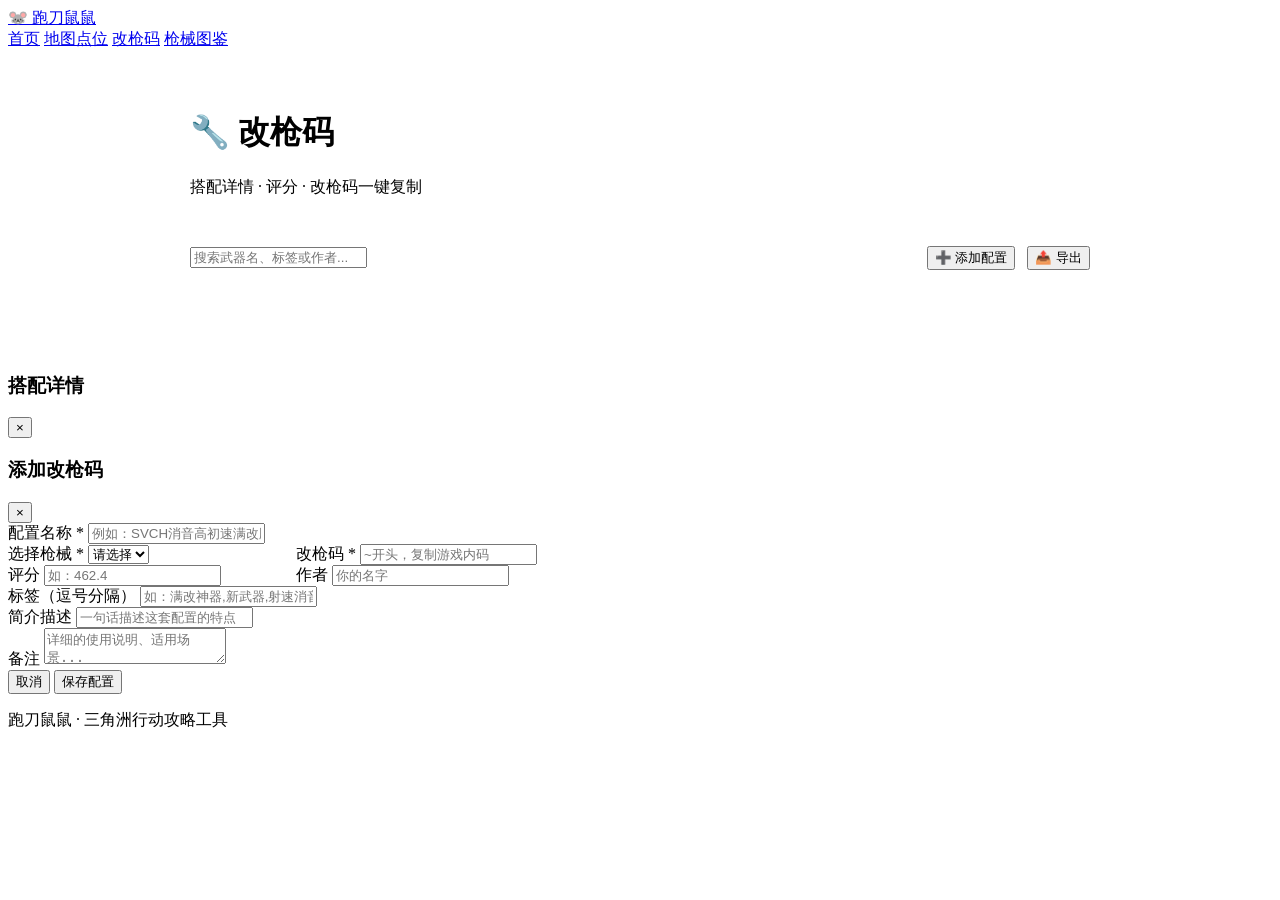
==== loadouts.html @ 8e0a3e46 "Add loadouts page" ====
<!DOCTYPE html>
<html lang="zh-CN">
<head>
    <meta charset="UTF-8">
    <meta name="viewport" content="width=device-width, initial-scale=1.0">
    <title>改枪码 - 跑刀鼠鼠</title>
    <link rel="stylesheet" href="css/style.css">
    <style>
        /* ===== 游戏内风格附加样式 ===== */
        
        /* 评分大字 */
        .score-big {
            font-size: 36px;
            font-weight: 800;
            background: linear-gradient(135deg, #FFD700 0%, #FFA500 50%, #FF6347 100%);
            -webkit-background-clip: text;
            -webkit-text-fill-color: transparent;
            background-clip: text;
            line-height: 1.2;
        }
        
        .score-label {
            font-size: 13px;
            color: var(--text-muted);
            margin-top: 2px;
        }

        /* 标签 */
        .tag-game {
            display: inline-block;
            padding: 3px 10px;
            border-radius: 20px;
            font-size: 12px;
            font-weight: 600;
            margin: 2px;
        }
        .tag-game.tag-hot { background: rgba(239,68,68,0.15); color: #ef4444; border: 1px solid rgba(239,68,68,0.3); }
        .tag-game.tag-new { background: rgba(34,197,94,0.15); color: #22c55e; border: 1px solid rgba(34,197,94,0.3); }
        .tag-game.tag-spd { background: rgba(59,130,246,0.15); color: #3b82f6; border: 1px solid rgba(59,130,246,0.3); }
        .tag-game.tag-rec { background: rgba(168,85,247,0.15); color: #a855f7; border: 1px solid rgba(168,85,247,0.3); }
        .tag-game.tag-def { background: rgba(245,158,11,0.15); color: #f59e0b; border: 1px solid rgba(245,158,11,0.3); }
        .tag-game.tag-def2 { background: rgba(99,102,241,0.15); color: #818cf8; border: 1px solid rgba(99,102,241,0.3); }
        .tag-game.tag-def3 { background: rgba(14,165,233,0.15); color: #38bdf8; border: 1px solid rgba(14,165,233,0.3); }
        .tag-game.tag-def4 { background: rgba(236,72,153,0.15); color: #f472b6; border: 1px solid rgba(236,72,153,0.3); }
        .tag-game.tag-def5 { background: rgba(20,184,166,0.15); color: #2dd4bf; border: 1px solid rgba(20,184,166,0.3); }

        /* 改枪码框 */
        .code-box {
            display: flex;
            align-items: center;
            gap: 12px;
            background: rgba(99,102,241,0.1);
            border: 1px solid rgba(99,102,241,0.3);
            border-radius: 10px;
            padding: 12px 16px;
            margin: 16px 0;
        }
        .code-text {
            font-family: 'Courier New', monospace;
            font-size: 15px;
            font-weight: 700;
            color: #a5b4fc;
            letter-spacing: 0.5px;
            flex: 1;
            word-break: break-all;
        }
        .code-copy-btn {
            background: var(--primary);
            color: white;
            border: none;
            padding: 8px 16px;
            border-radius: 8px;
            cursor: pointer;
            font-weight: 600;
            font-size: 13px;
            white-space: nowrap;
            transition: all 0.2s;
        }
        .code-copy-btn:hover { background: var(--primary-dark); }
        .code-copy-btn.copied { background: #22c55e; }

        /* 属性表 */
        .stats-table {
            display: grid;
            grid-template-columns: 1fr auto;
            gap: 0;
            background: var(--dark);
            border-radius: 12px;
            overflow: hidden;
            border: 1px solid var(--dark-light);
        }
        .stats-row {
            display: contents;
        }
        .stats-name {
            padding: 10px 16px;
            font-size: 14px;
            color: var(--text);
            border-bottom: 1px solid var(--dark-light);
            display: flex;
            align-items: center;
        }
        .stats-value {
            padding: 10px 16px;
            font-size: 14px;
            font-weight: 700;
            text-align: right;
            border-bottom: 1px solid var(--dark-light);
            display: flex;
            align-items: center;
            justify-content: flex-end;
            gap: 8px;
        }
        .stats-row:last-child .stats-name,
        .stats-row:last-child .stats-value {
            border-bottom: none;
        }
        .stat-change {
            font-size: 12px;
            padding: 2px 6px;
            border-radius: 4px;
            font-weight: 600;
        }
        .stat-change.positive { background: rgba(34,197,94,0.15); color: #22c55e; }
        .stat-change.negative { background: rgba(239,68,68,0.15); color: #ef4444; }
        .stat-change.neutral { background: rgba(148,163,184,0.15); color: #94a3b8; }

        /* 配件网格 */
        .attach-grid {
            display: grid;
            grid-template-columns: repeat(auto-fill, minmax(200px, 1fr));
            gap: 10px;
        }
        .attach-item {
            display: flex;
            align-items: center;
            gap: 10px;
            background: var(--dark);
            border: 1px solid var(--dark-light);
            border-radius: 8px;
            padding: 10px 14px;
        }
        .attach-icon {
            font-size: 20px;
            flex-shrink: 0;
        }
        .attach-info {
            flex: 1;
            min-width: 0;
        }
        .attach-slot {
            font-size: 11px;
            color: var(--text-muted);
            text-transform: uppercase;
            letter-spacing: 0.5px;
        }
        .attach-name {
            font-size: 13px;
            font-weight: 600;
            color: var(--text);
            white-space: nowrap;
            overflow: hidden;
            text-overflow: ellipsis;
        }

        /* 武器大图区 */
        .weapon-showcase {
            background: linear-gradient(135deg, #1e293b 0%, #0f172a 50%, #1a1a2e 100%);
            border-radius: 16px;
            padding: 40px;
            text-align: center;
            position: relative;
            overflow: hidden;
            margin-bottom: 24px;
        }
        .weapon-showcase::before {
            content: '';
            position: absolute;
            top: -50%;
            left: -50%;
            width: 200%;
            height: 200%;
            background: radial-gradient(circle at 50% 50%, rgba(99,102,241,0.08) 0%, transparent 60%);
            pointer-events: none;
        }
        .weapon-img-placeholder {
            width: 200px;
            height: 120px;
            margin: 0 auto 20px;
            display: flex;
            align-items: center;
            justify-content: center;
            font-size: 64px;
            background: rgba(99,102,241,0.1);
            border-radius: 16px;
            border: 1px solid rgba(99,102,241,0.2);
        }
        .weapon-showcase-name {
            font-size: 28px;
            font-weight: 800;
            margin-bottom: 12px;
            background: linear-gradient(135deg, #f1f5f9 0%, #a5b4fc 100%);
            -webkit-background-clip: text;
            -webkit-text-fill-color: transparent;
            background-clip: text;
        }

        /* 卡片预览（列表样式） */
        .loadout-list-item {
            background: var(--bg-card);
            border: 1px solid var(--dark-light);
            border-radius: 14px;
            padding: 18px 22px;
            margin-bottom: 12px;
            cursor: pointer;
            transition: all 0.2s;
            display: grid;
            grid-template-columns: 1fr auto auto;
            gap: 20px;
            align-items: center;
        }
        .loadout-list-item:hover {
            border-color: var(--primary);
            background: rgba(99,102,241,0.05);
            transform: translateX(4px);
        }
        .loadout-list-info h3 { font-size: 17px; margin-bottom: 4px; }
        .loadout-list-info .author { font-size: 13px; color: var(--text-muted); margin-bottom: 8px; }
        .loadout-list-score {
            text-align: right;
        }

        /* 详情模态框 */
        .modal-detail-header {
            display: flex;
            justify-content: space-between;
            align-items: flex-start;
            margin-bottom: 20px;
        }
        .modal-weapon-name {
            font-size: 26px;
            font-weight: 800;
            margin-bottom: 8px;
        }
        .modal-author {
            font-size: 13px;
            color: var(--text-muted);
        }
        .modal-section-title {
            font-size: 16px;
            font-weight: 700;
            margin-bottom: 12px;
            margin-top: 24px;
            color: var(--primary);
            display: flex;
            align-items: center;
            gap: 8px;
        }
        .modal-section-title::before {
            content: '';
            width: 3px;
            height: 16px;
            background: var(--primary);
            border-radius: 2px;
        }

        /* 操作按钮组 */
        .action-btns {
            display: flex;
            gap: 10px;
            flex-wrap: wrap;
        }
        .action-btns .btn { flex: 1; min-width: 100px; justify-content: center; }

        /* 列表页 */
        .loadouts-page { max-width: 900px; margin: 0 auto; padding: 40px 20px 60px; }
        .loadouts-toolbar {
            display: flex;
            gap: 12px;
            align-items: center;
            margin-bottom: 24px;
            flex-wrap: wrap;
        }
        .loadouts-toolbar .search-box { flex: 1; min-width: 200px; }

        @media (max-width: 600px) {
            .loadout-list-item { grid-template-columns: 1fr; gap: 12px; }
            .loadout-list-score { text-align: left; }
            .score-big { font-size: 28px; }
            .attach-grid { grid-template-columns: 1fr; }
        }
    </style>
</head>
<body>
    <header class="header">
        <div class="container header-content">
            <a href="index.html" class="logo">
                <span class="logo-icon">🐭</span>
                <span class="logo-text">跑刀鼠鼠</span>
            </a>
            <nav class="nav">
                <a href="index.html" class="nav-link">首页</a>
                <a href="maps.html" class="nav-link">地图点位</a>
                <a href="loadouts.html" class="nav-link active">改枪码</a>
                <a href="weapons.html" class="nav-link">枪械图鉴</a>
            </nav>
        </div>
    </header>

    <div class="loadouts-page">
        <!-- 页面标题 -->
        <div class="page-header" style="padding: 0 0 32px 0; background: none;">
            <h1 class="page-title">🔧 改枪码</h1>
            <p class="page-subtitle">搭配详情 · 评分 · 改枪码一键复制</p>
        </div>

        <!-- 工具栏 -->
        <div class="loadouts-toolbar">
            <div class="search-box">
                <input type="text" id="searchInput" placeholder="搜索武器名、标签或作者..." oninput="filterLoadouts()">
            </div>
            <button class="btn btn-primary" onclick="openAddModal()">
                <span>➕</span> 添加配置
            </button>
            <button class="btn btn-secondary" onclick="exportLoadouts()">
                <span>📤</span> 导出
            </button>
        </div>

        <!-- 列表 -->
        <div id="loadoutList"></div>
    </div>

    <!-- 详情模态框 -->
    <div class="modal-overlay" id="detailModal">
        <div class="modal" style="max-width: 680px;">
            <div class="modal-header">
                <h3 class="modal-title">搭配详情</h3>
                <button class="modal-close" onclick="closeDetailModal()">×</button>
            </div>
            <div class="modal-body" id="detailBody"></div>
            <div class="modal-footer" id="detailFooter"></div>
        </div>
    </div>

    <!-- 添加/编辑模态框 -->
    <div class="modal-overlay" id="loadoutModal">
        <div class="modal" style="max-width: 560px;">
            <div class="modal-header">
                <h3 class="modal-title" id="modalTitle">添加改枪码</h3>
                <button class="modal-close" onclick="closeModal()">×</button>
            </div>
            <div class="modal-body">
                <form id="loadoutForm">
                    <input type="hidden" id="loadoutId">
                    
                    <div class="form-group">
                        <label class="form-label">配置名称 *</label>
                        <input type="text" class="form-input" id="loadoutName" required placeholder="例如：SVCH消音高初速满改版">
                    </div>

                    <div style="display: grid; grid-template-columns: 1fr 1fr; gap: 16px;">
                        <div class="form-group">
                            <label class="form-label">选择枪械 *</label>
                            <select class="form-select" id="weaponSelect" required onchange="updateAttachmentFields()">
                                <option value="">请选择</option>
                            </select>
                        </div>
                        <div class="form-group">
                            <label class="form-label">改枪码 *</label>
                            <input type="text" class="form-input" id="loadoutCode" required placeholder="~开头，复制游戏内码">
                        </div>
                    </div>

                    <div style="display: grid; grid-template-columns: 1fr 1fr; gap: 16px;">
                        <div class="form-group">
                            <label class="form-label">评分</label>
                            <input type="number" class="form-input" id="loadoutScore" placeholder="如：462.4" step="0.1">
                        </div>
                        <div class="form-group">
                            <label class="form-label">作者</label>
                            <input type="text" class="form-input" id="loadoutAuthor" placeholder="你的名字">
                        </div>
                    </div>

                    <div class="form-group">
                        <label class="form-label">标签（逗号分隔）</label>
                        <input type="text" class="form-input" id="loadoutTags" placeholder="如：满改神器,新武器,射速消音">
                    </div>

                    <div class="form-group">
                        <label class="form-label">简介描述</label>
                        <input type="text" class="form-input" id="loadoutDesc" placeholder="一句话描述这套配置的特点">
                    </div>

                    <div class="form-group">
                        <label class="form-label">备注</label>
                        <textarea class="form-textarea" id="loadoutNotes" placeholder="详细的使用说明、适用场景..."></textarea>
                    </div>
                </form>
            </div>
            <div class="modal-footer">
                <button class="btn btn-secondary" onclick="closeModal()">取消</button>
                <button class="btn btn-primary" onclick="saveLoadout()">保存配置</button>
            </div>
        </div>
    </div>

    <footer class="footer">
        <div class="container">
            <p>跑刀鼠鼠 · 三角洲行动攻略工具</p>
        </div>
    </footer>

    <script src="js/main.js"></script>
    <script>
        let loadoutsData = null;
        let weaponsData = null;
        let currentDetailId = null;

        const TAG_COLORS = ['tag-hot','tag-new','tag-spd','tag-rec','tag-def','tag-def2','tag-def3','tag-def4','tag-def5'];
        const SLOT_ICONS = {
            '枪口':'🔇','枪管':'🔧','护木':'🛡️','前握把':'✋','上机匣':'📐',
            '瞄具座':'🔭','后握把':'🤛','弹匣':'📦','枪托':'🦴','后托':'✋',
            '贴腮板':'🧱','瞄具':'🔭'
        };

        async function loadData() {
            [loadoutsData, weaponsData] = await Promise.all([
                appUtils.loadJSON('data/loadouts.json'),
                appUtils.loadJSON('data/weapons.json')
            ]);
            if (!loadoutsData || !weaponsData) { appUtils.showToast('加载数据失败','error'); return; }
            renderLoadouts();
            populateWeaponSelect();
        }

        function getWeaponName(weaponId) {
            for (const cat of weaponsData.categories) {
                const w = cat.weapons.find(w => w.id === weaponId);
                if (w) return w.name;
            }
            return weaponId;
        }

        function getTagClass(tag) {
            const t = tag.toLowerCase();
            if (t.includes('新') || t.includes('新武器')) return 'tag-new';
            if (t.includes('爆') || t.includes('hot') || t.includes('爆发')) return 'tag-hot';
            if (t.includes('射速') || t.includes('速度') || t.includes('spd')) return 'tag-spd';
            if (t.includes('推荐') || t.includes('新手') || t.includes('rec')) return 'tag-rec';
            return TAG_COLORS[Math.abs(hashCode(tag)) % TAG_COLORS.length];
        }

        function hashCode(str) {
            let h = 0;
            for (let i = 0; i < str.length; i++) h = ((h << 5) - h) + str.charCodeAt(i);
            return h;
        }

        function renderLoadouts(filter = '') {
            const container = document.getElementById('loadoutList');
            const fl = filter.toLowerCase();
            const filtered = loadoutsData.loadouts.filter(lo => {
                if (!fl) return true;
                return lo.name.toLowerCase().includes(fl) ||
                       lo.weaponId.toLowerCase().includes(fl) ||
                       getWeaponName(lo.weaponId).toLowerCase().includes(fl) ||
                       (lo.author && lo.author.toLowerCase().includes(fl)) ||
                       (lo.tags && lo.tags.some(t => t.toLowerCase().includes(fl)));
            });

            if (filtered.length === 0) {
                container.innerHTML = `
                    <div style="text-align:center;padding:60px 20px;color:var(--text-muted);">
                        <div style="font-size:48px;margin-bottom:16px;">🔧</div>
                        <p>${filter ? '没有找到匹配的改枪码' : '还没有改枪码，点击上方按钮添加第一个！'}</p>
                    </div>`;
                return;
            }

            container.innerHTML = filtered.map(lo => `
                <div class="loadout-list-item" onclick="showDetail('${lo.id}')">
                    <div class="loadout-list-info">
                        <h3>${lo.name}</h3>
                        <div class="author">🎯 ${getWeaponName(lo.weaponId)} · 👤 ${lo.author || '匿名'}</div>
                        <div>${(lo.tags||[]).map(t => `<span class="tag-game ${getTagClass(t)}">${t}</span>`).join('')}</div>
                    </div>
                    <div style="text-align:center;min-width:80px;">
                        <div class="score-big">${lo.score || '?'}</div>
                        <div class="score-label">评分</div>
                    </div>
                    <div style="text-align:right;font-size:20px;">→</div>
                </div>
            `).join('');
        }

        function filterLoadouts() {
            renderLoadouts(document.getElementById('searchInput').value);
        }

        function showDetail(id) {
            currentDetailId = id;
            const lo = loadoutsData.loadouts.find(l => l.id === id);
            if (!lo) return;

            const weaponName = getWeaponName(lo.weaponId);

            // 改枪码复制
            const codeCopyBtn = lo.code ? `
                <button class="code-copy-btn" id="codeCopyBtn" onclick="copyCode('${lo.code.replace(/'/g,"\\'")}')">📋 复制</button>` : '';

            // 配件网格
            const attachGrid = (lo.attachments && lo.attachments.length > 0)
                ? `<div class="attach-grid">${lo.attachments.map(a => `
                    <div class="attach-item">
                        <span class="attach-icon">${a.icon || SLOT_ICONS[a.slot] || '🔧'}</span>
                        <div class="attach-info">
                            <div class="attach-slot">${a.slot}</div>
                            <div class="attach-name">${a.name}</div>
                        </div>
                    </div>`).join('')}</div>`
                : '<p style="color:var(--text-muted);font-size:14px;">暂无配件信息</p>';

            // 属性表
            const statsTable = (lo.stats && Object.keys(lo.stats).length > 0)
                ? `<div class="stats-table">${Object.entries(lo.stats).map(([name, s]) => {
                    const ch = s.change || 0;
                    const chClass = ch > 0 ? 'positive' : ch < 0 ? 'negative' : 'neutral';
                    const chText = ch > 0 ? `+${ch}` : ch === 0 ? '±0' : `${ch}`;
                    return `<div class="stats-row">
                        <div class="stats-name">${name}</div>
                        <div class="stats-value">
                            ${s.base}
                            <span class="stat-change ${chClass}">(${chText})</span>
                        </div>
                    </div>`;
                }).join('')}</div>`
                : '';

            document.getElementById('detailBody').innerHTML = `
                <!-- 武器大图区 -->
                <div class="weapon-showcase">
                    <div class="weapon-img-placeholder">${weaponName.charAt(0)}</div>
                    <div class="weapon-showcase-name">${lo.name}</div>
                    ${lo.score ? `<div class="score-big">${lo.score}</div><div class="score-label">评分</div>` : ''}
                </div>

                <!-- 标签 -->
                <div>${(lo.tags||[]).map(t => `<span class="tag-game ${getTagClass(t)}">${t}</span>`).join('')}</div>

                <!-- 作者 -->
                <div style="margin-top:12px;font-size:13px;color:var(--text-muted);">
                    👤 ${lo.author || '匿名'} · 📅 ${lo.createdAt || ''}
                </div>

                <!-- 简介 -->
                ${lo.description ? `<p style="margin-top:12px;font-size:14px;color:var(--text-muted);line-height:1.7;">${lo.description}</p>` : ''}

                <!-- 改枪码 -->
                ${lo.code ? `
                <div class="modal-section-title">改枪码</div>
                <div class="code-box">
                    <span class="code-text">${lo.code}</span>
                    ${codeCopyBtn}
                </div>` : ''}

                <!-- 配件 -->
                <div class="modal-section-title">配件搭配</div>
                ${attachGrid}

                <!-- 属性 -->
                ${statsTable ? `<div class="modal-section-title">改装属性</div>${statsTable}` : ''}

                <!-- 备注 -->
                ${lo.notes ? `
                <div class="modal-section-title">备注</div>
                <p style="font-size:14px;color:var(--text-muted);line-height:1.7;">${lo.notes}</p>` : ''}
            `;

            document.getElementById('detailFooter').innerHTML = `
                <div class="action-btns">
                    ${lo.code ? `<button class="btn btn-primary" onclick="copyCode('${lo.code.replace(/'/g,"\\'")}')">📋 复制改枪码</button>` : ''}
                    <button class="btn btn-secondary" onclick="editCurrentLoadout()">✏️ 编辑</button>
                    <button class="btn btn-danger" onclick="deleteCurrentLoadout()">🗑️ 删除</button>
                </div>
            `;

            document.getElementById('detailModal').classList.add('active');
        }

        function copyCode(code) {
            appUtils.copyToClipboard(code);
            const btn = document.getElementById('codeCopyBtn');
            if (btn) { btn.textContent = '✅ 已复制'; btn.classList.add('copied'); setTimeout(() => { btn.textContent='📋 复制'; btn.classList.remove('copied'); }, 1500); }
        }

        function closeDetailModal() { document.getElementById('detailModal').classList.remove('active'); }

        function editCurrentLoadout() {
            const lo = loadoutsData.loadouts.find(l => l.id === currentDetailId);
            if (!lo) return;
            closeDetailModal();
            openEditModal(lo);
        }

        function openEditModal(lo) {
            document.getElementById('modalTitle').textContent = '编辑改枪码';
            document.getElementById('loadoutId').value = lo.id;
            document.getElementById('loadoutName').value = lo.name;
            document.getElementById('weaponSelect').value = lo.weaponId;
            document.getElementById('loadoutCode').value = lo.code || '';
            document.getElementById('loadoutScore').value = lo.score || '';
            document.getElementById('loadoutAuthor').value = lo.author || '';
            document.getElementById('loadoutTags').value = (lo.tags||[]).join(',');
            document.getElementById('loadoutDesc').value = lo.description || '';
            document.getElementById('loadoutNotes').value = lo.notes || '';
            document.getElementById('loadoutModal').classList.add('active');
        }

        function deleteCurrentLoadout() {
            if (!confirm('确定要删除这个改枪码吗？')) return;
            const idx = loadoutsData.loadouts.findIndex(l => l.id === currentDetailId);
            if (idx !== -1) {
                loadoutsData.loadouts.splice(idx, 1);
                saveAndReload();
                closeDetailModal();
                appUtils.showToast('已删除', 'success');
            }
        }

        function populateWeaponSelect() {
            const sel = document.getElementById('weaponSelect');
            let opts = '<option value="">请选择</option>';
            weaponsData.categories.forEach(cat => {
                opts += `<optgroup label="${cat.icon} ${cat.name}">`;
                cat.weapons.forEach(w => { opts += `<option value="${w.id}">${w.name} - ${w.fullName}</option>`; });
                opts += '</optgroup>';
            });
            sel.innerHTML = opts;
        }

        function updateAttachmentFields() {} // 占位，兼容旧代码

        function openAddModal() {
            document.getElementById('modalTitle').textContent = '添加改枪码';
            document.getElementById('loadoutForm').reset();
            document.getElementById('loadoutId').value = '';
            document.getElementById('loadoutModal').classList.add('active');
        }

        function closeModal() { document.getElementById('loadoutModal').classList.remove('active'); }

        function saveLoadout() {
            const form = document.getElementById('loadoutForm');
            if (!form.checkValidity()) { form.reportValidity(); return; }

            const loadout = {
                id: document.getElementById('loadoutId').value || appUtils.generateId(),
                weaponId: document.getElementById('weaponSelect').value,
                name: document.getElementById('loadoutName').value.trim(),
                code: document.getElementById('loadoutCode').value.trim(),
                score: parseFloat(document.getElementById('loadoutScore').value) || 0,
                author: document.getElementById('loadoutAuthor').value.trim() || '跑刀鼠鼠',
                tags: document.getElementById('loadoutTags').value.split(',').map(t=>t.trim()).filter(t=>t),
                description: document.getElementById('loadoutDesc').value.trim(),
                notes: document.getElementById('loadoutNotes').value.trim(),
                createdAt: appUtils.formatDate(new Date()),
                attachments: [],
                stats: {}
            };

            const existing = loadoutsData.loadouts.findIndex(l => l.id === loadout.id);
            if (existing !== -1) loadoutsData.loadouts[existing] = loadout;
            else loadoutsData.loadouts.unshift(loadout);

            saveAndReload();
            closeModal();
            appUtils.showToast('保存成功！', 'success');
        }

        function saveAndReload() {
            const dataStr = JSON.stringify(loadoutsData, null, 2);
            // 浏览器端无法直接写文件，提示用户下载
            const blob = new Blob([dataStr], {type:'application/json'});
            const url = URL.createObjectURL(blob);
            const a = document.createElement('a');
            a.href = url;
            a.download = 'loadouts.json';
            a.click();
            URL.revokeObjectURL(url);
            renderLoadouts();
        }

        function exportLoadouts() {
            const dataStr = JSON.stringify(loadoutsData, null, 2);
            appUtils.copyToClipboard(dataStr);
        }

        loadData();

        // 点击外部关闭
        document.getElementById('detailModal').addEventListener('click', e => { if (e.target.classList.contains('modal-overlay')) closeDetailModal(); });
        document.getElementById('loadoutModal').addEventListener('click', e => { if (e.target.classList.contains('modal-overlay')) closeModal(); });
    </script>
</body>
</html>
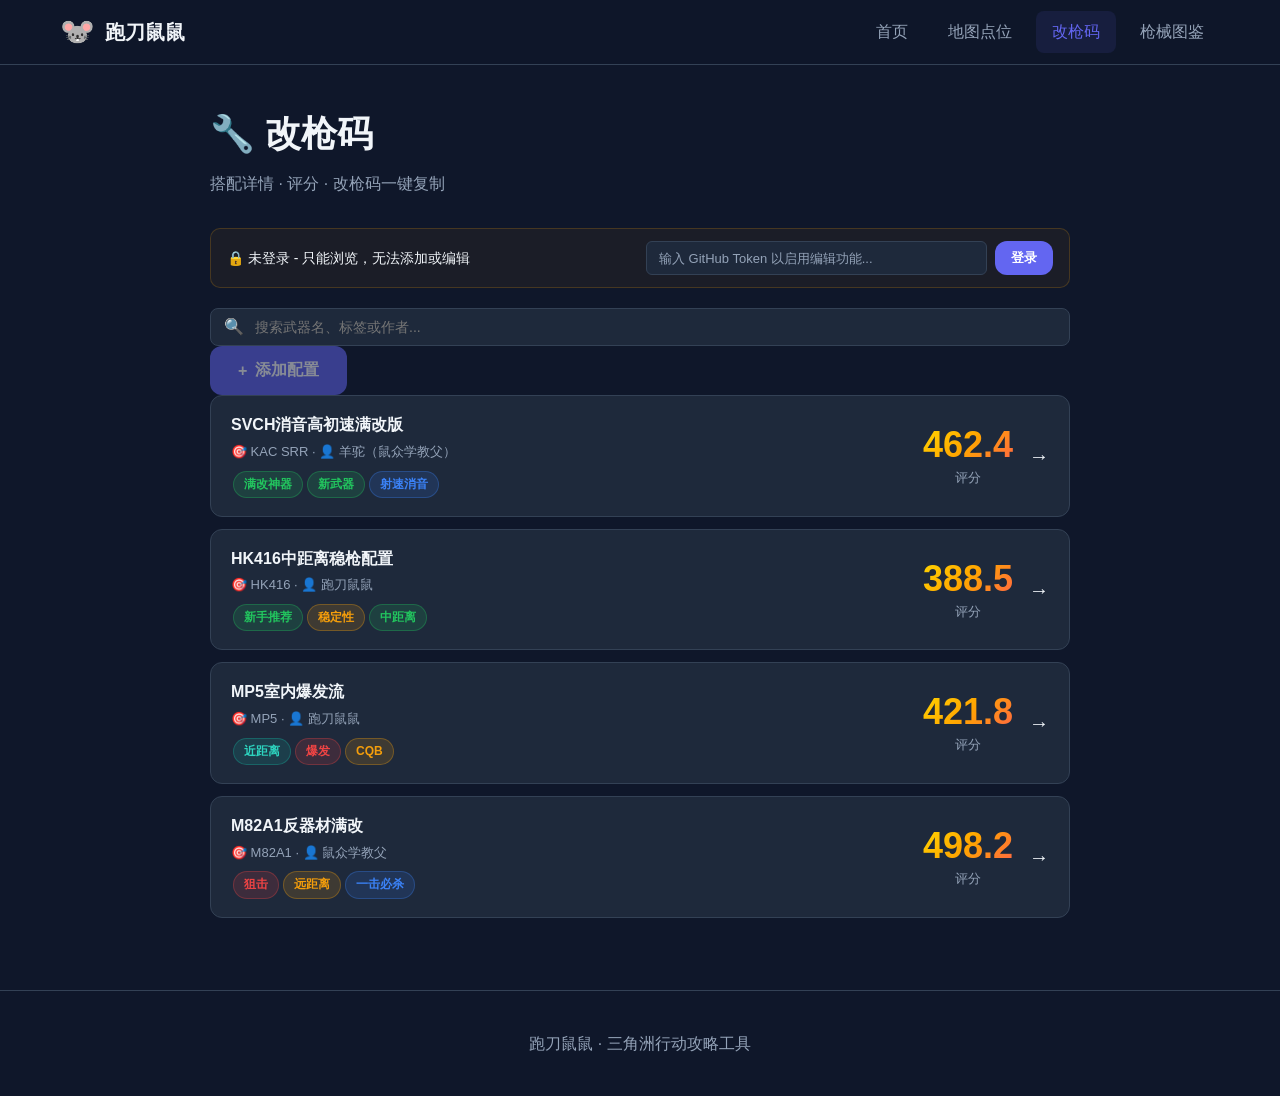
==== commit 43dbe94d: "Fix loadouts.html: Add auth requirement for editing" ====
--- a/loadouts.html
+++ b/loadouts.html
@@ -99,124 +99,83 @@
             border-bottom: 1px solid var(--dark-light);
             display: flex;
             align-items: center;
+            gap: 8px;
         }
         .stats-value {
             padding: 10px 16px;
             font-size: 14px;
-            font-weight: 700;
+            font-weight: 600;
+            color: var(--text);
+            border-bottom: 1px solid var(--dark-light);
             text-align: right;
-            border-bottom: 1px solid var(--dark-light);
-            display: flex;
-            align-items: center;
-            justify-content: flex-end;
-            gap: 8px;
-        }
-        .stats-row:last-child .stats-name,
-        .stats-row:last-child .stats-value {
-            border-bottom: none;
-        }
-        .stat-change {
-            font-size: 12px;
-            padding: 2px 6px;
-            border-radius: 4px;
-            font-weight: 600;
-        }
-        .stat-change.positive { background: rgba(34,197,94,0.15); color: #22c55e; }
-        .stat-change.negative { background: rgba(239,68,68,0.15); color: #ef4444; }
-        .stat-change.neutral { background: rgba(148,163,184,0.15); color: #94a3b8; }
+        }
+        .stat-change { font-size: 12px; margin-left: 4px; }
+        .stat-change.positive { color: #22c55e; }
+        .stat-change.negative { color: #ef4444; }
+        .stat-change.neutral { color: var(--text-muted); }
 
         /* 配件网格 */
         .attach-grid {
             display: grid;
-            grid-template-columns: repeat(auto-fill, minmax(200px, 1fr));
+            grid-template-columns: repeat(auto-fill, minmax(140px, 1fr));
             gap: 10px;
         }
         .attach-item {
-            display: flex;
-            align-items: center;
-            gap: 10px;
             background: var(--dark);
             border: 1px solid var(--dark-light);
-            border-radius: 8px;
-            padding: 10px 14px;
-        }
-        .attach-icon {
-            font-size: 20px;
-            flex-shrink: 0;
-        }
-        .attach-info {
-            flex: 1;
-            min-width: 0;
-        }
-        .attach-slot {
-            font-size: 11px;
-            color: var(--text-muted);
-            text-transform: uppercase;
-            letter-spacing: 0.5px;
-        }
-        .attach-name {
-            font-size: 13px;
-            font-weight: 600;
-            color: var(--text);
-            white-space: nowrap;
-            overflow: hidden;
-            text-overflow: ellipsis;
-        }
-
-        /* 武器大图区 */
+            border-radius: 10px;
+            padding: 12px;
+            text-align: center;
+        }
+        .attach-icon { font-size: 24px; margin-bottom: 6px; }
+        .attach-slot { font-size: 11px; color: var(--text-muted); margin-bottom: 2px; }
+        .attach-name { font-size: 13px; font-weight: 600; }
+
+        /* 武器展示区 */
         .weapon-showcase {
             background: linear-gradient(135deg, #1e293b 0%, #0f172a 50%, #1a1a2e 100%);
             border-radius: 16px;
-            padding: 40px;
+            padding: 32px;
             text-align: center;
+            margin-bottom: 20px;
             position: relative;
             overflow: hidden;
-            margin-bottom: 24px;
         }
         .weapon-showcase::before {
             content: '';
             position: absolute;
-            top: -50%;
-            left: -50%;
-            width: 200%;
-            height: 200%;
+            top: -50%; left: -50%;
+            width: 200%; height: 200%;
             background: radial-gradient(circle at 50% 50%, rgba(99,102,241,0.08) 0%, transparent 60%);
             pointer-events: none;
         }
         .weapon-img-placeholder {
-            width: 200px;
-            height: 120px;
-            margin: 0 auto 20px;
-            display: flex;
-            align-items: center;
-            justify-content: center;
-            font-size: 64px;
+            width: 140px; height: 80px;
             background: rgba(99,102,241,0.1);
-            border-radius: 16px;
+            border-radius: 12px;
+            margin: 0 auto 16px;
+            display: flex; align-items: center; justify-content: center;
+            font-size: 40px;
             border: 1px solid rgba(99,102,241,0.2);
         }
         .weapon-showcase-name {
-            font-size: 28px;
-            font-weight: 800;
-            margin-bottom: 12px;
-            background: linear-gradient(135deg, #f1f5f9 0%, #a5b4fc 100%);
-            -webkit-background-clip: text;
-            -webkit-text-fill-color: transparent;
-            background-clip: text;
-        }
-
-        /* 卡片预览（列表样式） */
+            font-size: 22px;
+            font-weight: 700;
+            margin-bottom: 8px;
+        }
+
+        /* 列表样式 */
         .loadout-list-item {
             background: var(--bg-card);
             border: 1px solid var(--dark-light);
-            border-radius: 14px;
-            padding: 18px 22px;
+            border-radius: 12px;
+            padding: 16px 20px;
             margin-bottom: 12px;
             cursor: pointer;
             transition: all 0.2s;
             display: grid;
             grid-template-columns: 1fr auto auto;
-            gap: 20px;
+            gap: 16px;
             align-items: center;
         }
         .loadout-list-item:hover {
@@ -224,70 +183,176 @@
             background: rgba(99,102,241,0.05);
             transform: translateX(4px);
         }
-        .loadout-list-info h3 { font-size: 17px; margin-bottom: 4px; }
-        .loadout-list-info .author { font-size: 13px; color: var(--text-muted); margin-bottom: 8px; }
-        .loadout-list-score {
-            text-align: right;
-        }
-
-        /* 详情模态框 */
-        .modal-detail-header {
+        .loadout-list-info h3 {
+            font-size: 16px;
+            font-weight: 700;
+            margin-bottom: 4px;
+        }
+        .loadout-list-info .author {
+            font-size: 13px;
+            color: var(--text-muted);
+            margin-bottom: 6px;
+        }
+
+        /* 模态框 */
+        .modal-overlay {
+            position: fixed;
+            top: 0; left: 0; right: 0; bottom: 0;
+            background: rgba(0,0,0,0.8);
+            backdrop-filter: blur(4px);
+            display: none;
+            align-items: center;
+            justify-content: center;
+            z-index: 1000;
+            padding: 20px;
+        }
+        .modal-overlay.active { display: flex; }
+        .modal {
+            background: var(--bg-card);
+            border: 1px solid var(--dark-light);
+            border-radius: 16px;
+            width: 100%;
+            max-width: 600px;
+            max-height: 90vh;
+            overflow: hidden;
+            display: flex;
+            flex-direction: column;
+        }
+        .modal-header {
+            padding: 20px 24px;
+            border-bottom: 1px solid var(--dark-light);
             display: flex;
             justify-content: space-between;
-            align-items: flex-start;
-            margin-bottom: 20px;
-        }
-        .modal-weapon-name {
-            font-size: 26px;
-            font-weight: 800;
-            margin-bottom: 8px;
-        }
-        .modal-author {
-            font-size: 13px;
+            align-items: center;
+        }
+        .modal-title { font-size: 18px; font-weight: 700; }
+        .modal-close {
+            background: none;
+            border: none;
             color: var(--text-muted);
-        }
+            font-size: 24px;
+            cursor: pointer;
+            padding: 0;
+            width: 32px; height: 32px;
+            display: flex; align-items: center; justify-content: center;
+            border-radius: 8px;
+            transition: all 0.2s;
+        }
+        .modal-close:hover { background: var(--dark); color: var(--text); }
+        .modal-body {
+            padding: 24px;
+            overflow-y: auto;
+            flex: 1;
+        }
+        .modal-footer {
+            padding: 16px 24px;
+            border-top: 1px solid var(--dark-light);
+            display: flex;
+            justify-content: flex-end;
+            gap: 12px;
+        }
+
         .modal-section-title {
-            font-size: 16px;
+            font-size: 14px;
             font-weight: 700;
+            color: var(--primary);
             margin-bottom: 12px;
-            margin-top: 24px;
-            color: var(--primary);
+            margin-top: 20px;
             display: flex;
             align-items: center;
             gap: 8px;
         }
         .modal-section-title::before {
             content: '';
-            width: 3px;
-            height: 16px;
+            width: 3px; height: 14px;
             background: var(--primary);
             border-radius: 2px;
         }
 
-        /* 操作按钮组 */
-        .action-btns {
+        .action-btns { display: flex; gap: 10px; flex-wrap: wrap; }
+        .action-btns .btn { flex: 1; justify-content: center; min-width: 120px; }
+
+        /* 登录状态栏 */
+        .auth-bar {
             display: flex;
-            gap: 10px;
-            flex-wrap: wrap;
-        }
-        .action-btns .btn { flex: 1; min-width: 100px; justify-content: center; }
-
-        /* 列表页 */
-        .loadouts-page { max-width: 900px; margin: 0 auto; padding: 40px 20px 60px; }
-        .loadouts-toolbar {
+            align-items: center;
+            gap: 12px;
+            padding: 12px 16px;
+            background: var(--bg-card);
+            border: 1px solid var(--dark-light);
+            border-radius: 10px;
+            margin-bottom: 20px;
+        }
+        .auth-bar.logged-in {
+            background: rgba(34,197,94,0.05);
+            border-color: rgba(34,197,94,0.2);
+        }
+        .auth-bar.logged-out {
+            background: rgba(245,158,11,0.05);
+            border-color: rgba(245,158,11,0.2);
+        }
+        .auth-status {
+            font-size: 14px;
+            flex: 1;
+        }
+        .auth-status .username {
+            font-weight: 600;
+            color: #22c55e;
+        }
+        
+        /* Token 输入框 */
+        .token-input-group {
             display: flex;
-            gap: 12px;
+            gap: 8px;
+            flex: 1;
+        }
+        .token-input-group input {
+            flex: 1;
+            padding: 8px 12px;
+            background: var(--dark);
+            border: 1px solid var(--dark-light);
+            border-radius: 6px;
+            color: var(--text);
+            font-size: 13px;
+        }
+        .token-input-group input::placeholder {
+            color: var(--text-muted);
+        }
+        
+        /* 保存中状态 */
+        .saving-overlay {
+            position: absolute;
+            top: 0; left: 0; right: 0; bottom: 0;
+            background: rgba(15,23,42,0.9);
+            display: none;
             align-items: center;
-            margin-bottom: 24px;
-            flex-wrap: wrap;
-        }
-        .loadouts-toolbar .search-box { flex: 1; min-width: 200px; }
-
-        @media (max-width: 600px) {
-            .loadout-list-item { grid-template-columns: 1fr; gap: 12px; }
-            .loadout-list-score { text-align: left; }
-            .score-big { font-size: 28px; }
-            .attach-grid { grid-template-columns: 1fr; }
+            justify-content: center;
+            flex-direction: column;
+            gap: 16px;
+            z-index: 10;
+        }
+        .saving-overlay.active { display: flex; }
+        .spinner {
+            width: 40px; height: 40px;
+            border: 3px solid var(--dark-light);
+            border-top-color: var(--primary);
+            border-radius: 50%;
+            animation: spin 1s linear infinite;
+        }
+        @keyframes spin { to { transform: rotate(360deg); } }
+        
+        /* 只读提示 */
+        .readonly-notice {
+            background: rgba(245,158,11,0.1);
+            border: 1px solid rgba(245,158,11,0.2);
+            border-radius: 8px;
+            padding: 12px 16px;
+            margin-bottom: 16px;
+            font-size: 13px;
+            color: #f59e0b;
+            display: flex;
+            align-items: center;
+            gap: 8px;
         }
     </style>
 </head>
@@ -307,35 +372,43 @@
         </div>
     </header>
 
-    <div class="loadouts-page">
-        <!-- 页面标题 -->
-        <div class="page-header" style="padding: 0 0 32px 0; background: none;">
+    <div class="container" style="padding: 40px 20px 60px; max-width: 900px;">
+        <div style="padding: 0 0 32px 0;">
             <h1 class="page-title">🔧 改枪码</h1>
             <p class="page-subtitle">搭配详情 · 评分 · 改枪码一键复制</p>
         </div>
 
-        <!-- 工具栏 -->
-        <div class="loadouts-toolbar">
-            <div class="search-box">
+        <!-- 登录状态栏 -->
+        <div class="auth-bar logged-out" id="authBar">
+            <span class="auth-status" id="authStatus">🔒 未登录 - 只能浏览，无法添加或编辑</span>
+            <div class="token-input-group" id="tokenInputGroup">
+                <input type="password" id="githubToken" placeholder="输入 GitHub Token 以启用编辑功能...">
+                <button class="btn btn-primary" onclick="login()" style="padding: 8px 16px; font-size: 13px;">登录</button>
+            </div>
+            <button class="btn btn-secondary" id="logoutBtn" onclick="logout()" style="display:none; padding: 8px 16px; font-size: 13px;">退出</button>
+        </div>
+
+        <div class="search-filter-bar">
+            <div class="search-box" style="flex: 1;">
                 <input type="text" id="searchInput" placeholder="搜索武器名、标签或作者..." oninput="filterLoadouts()">
             </div>
-            <button class="btn btn-primary" onclick="openAddModal()">
-                <span>➕</span> 添加配置
-            </button>
-            <button class="btn btn-secondary" onclick="exportLoadouts()">
-                <span>📤</span> 导出
+            <button class="btn btn-primary" id="addBtn" onclick="openAddModal()" disabled style="opacity: 0.5;">
+                <span>+</span> 添加配置
             </button>
         </div>
 
-        <!-- 列表 -->
         <div id="loadoutList"></div>
     </div>
 
     <!-- 详情模态框 -->
     <div class="modal-overlay" id="detailModal">
-        <div class="modal" style="max-width: 680px;">
+        <div class="modal" style="max-width: 640px; position: relative;">
+            <div class="saving-overlay" id="savingOverlay">
+                <div class="spinner"></div>
+                <p style="color: var(--text-muted);">正在保存到 GitHub...</p>
+            </div>
             <div class="modal-header">
-                <h3 class="modal-title">搭配详情</h3>
+                <h3 class="modal-title">配置详情</h3>
                 <button class="modal-close" onclick="closeDetailModal()">×</button>
             </div>
             <div class="modal-body" id="detailBody"></div>
@@ -345,7 +418,11 @@
 
     <!-- 添加/编辑模态框 -->
     <div class="modal-overlay" id="loadoutModal">
-        <div class="modal" style="max-width: 560px;">
+        <div class="modal" style="position: relative;">
+            <div class="saving-overlay" id="editSavingOverlay">
+                <div class="spinner"></div>
+                <p style="color: var(--text-muted);">正在保存到 GitHub...</p>
+            </div>
             <div class="modal-header">
                 <h3 class="modal-title" id="modalTitle">添加改枪码</h3>
                 <button class="modal-close" onclick="closeModal()">×</button>
@@ -353,49 +430,43 @@
             <div class="modal-body">
                 <form id="loadoutForm">
                     <input type="hidden" id="loadoutId">
-                    
                     <div class="form-group">
                         <label class="form-label">配置名称 *</label>
-                        <input type="text" class="form-input" id="loadoutName" required placeholder="例如：SVCH消音高初速满改版">
-                    </div>
-
-                    <div style="display: grid; grid-template-columns: 1fr 1fr; gap: 16px;">
-                        <div class="form-group">
+                        <input type="text" class="form-input" id="loadoutName" placeholder="例如：SVCH消音高初速满改版" required>
+                    </div>
+                    <div class="form-row">
+                        <div class="form-group" style="flex: 1;">
                             <label class="form-label">选择枪械 *</label>
-                            <select class="form-select" id="weaponSelect" required onchange="updateAttachmentFields()">
+                            <select class="form-input" id="weaponSelect" required>
                                 <option value="">请选择</option>
                             </select>
                         </div>
-                        <div class="form-group">
+                        <div class="form-group" style="flex: 1;">
                             <label class="form-label">改枪码 *</label>
-                            <input type="text" class="form-input" id="loadoutCode" required placeholder="~开头，复制游戏内码">
+                            <input type="text" class="form-input" id="loadoutCode" placeholder="~开头，复制游戏内码" required>
                         </div>
                     </div>
-
-                    <div style="display: grid; grid-template-columns: 1fr 1fr; gap: 16px;">
-                        <div class="form-group">
+                    <div class="form-row">
+                        <div class="form-group" style="flex: 1;">
                             <label class="form-label">评分</label>
                             <input type="number" class="form-input" id="loadoutScore" placeholder="如：462.4" step="0.1">
                         </div>
-                        <div class="form-group">
+                        <div class="form-group" style="flex: 1;">
                             <label class="form-label">作者</label>
                             <input type="text" class="form-input" id="loadoutAuthor" placeholder="你的名字">
                         </div>
                     </div>
-
                     <div class="form-group">
                         <label class="form-label">标签（逗号分隔）</label>
                         <input type="text" class="form-input" id="loadoutTags" placeholder="如：满改神器,新武器,射速消音">
                     </div>
-
                     <div class="form-group">
                         <label class="form-label">简介描述</label>
                         <input type="text" class="form-input" id="loadoutDesc" placeholder="一句话描述这套配置的特点">
                     </div>
-
                     <div class="form-group">
                         <label class="form-label">备注</label>
-                        <textarea class="form-textarea" id="loadoutNotes" placeholder="详细的使用说明、适用场景..."></textarea>
+                        <textarea class="form-input" id="loadoutNotes" rows="3" placeholder="详细的使用说明、适用场景..."></textarea>
                     </div>
                 </form>
             </div>
@@ -414,9 +485,19 @@
 
     <script src="js/main.js"></script>
     <script>
+        // ==================== 配置 ====================
+        const CONFIG = {
+            OWNER: 'wuchen95279',
+            REPO: 'paodao-shushu',
+            FILE_PATH: 'data/loadouts.json'
+        };
+
+        // ==================== 状态 ====================
         let loadoutsData = null;
         let weaponsData = null;
         let currentDetailId = null;
+        let githubToken = localStorage.getItem('github_token') || '';
+        let isLoggedIn = false;
 
         const TAG_COLORS = ['tag-hot','tag-new','tag-spd','tag-rec','tag-def','tag-def2','tag-def3','tag-def4','tag-def5'];
         const SLOT_ICONS = {
@@ -425,16 +506,154 @@
             '贴腮板':'🧱','瞄具':'🔭'
         };
 
-        async function loadData() {
+        // ==================== 初始化 ====================
+        async function init() {
+            // 检查登录状态
+            checkAuth();
+            
+            // 加载数据
             [loadoutsData, weaponsData] = await Promise.all([
                 appUtils.loadJSON('data/loadouts.json'),
                 appUtils.loadJSON('data/weapons.json')
             ]);
-            if (!loadoutsData || !weaponsData) { appUtils.showToast('加载数据失败','error'); return; }
+            
+            if (!loadoutsData || !weaponsData) {
+                appUtils.showToast('加载数据失败', 'error');
+                return;
+            }
+            
             renderLoadouts();
             populateWeaponSelect();
         }
 
+        // ==================== 认证 ====================
+        function checkAuth() {
+            const token = localStorage.getItem('github_token');
+            if (token) {
+                githubToken = token;
+                isLoggedIn = true;
+                updateAuthUI();
+            }
+        }
+
+        async function login() {
+            const token = document.getElementById('githubToken').value.trim();
+            if (!token) {
+                appUtils.showToast('请输入 GitHub Token', 'error');
+                return;
+            }
+
+            // 验证 token
+            try {
+                const response = await fetch('https://api.github.com/user', {
+                    headers: { 'Authorization': `token ${token}` }
+                });
+                
+                if (response.ok) {
+                    const user = await response.json();
+                    githubToken = token;
+                    isLoggedIn = true;
+                    localStorage.setItem('github_token', token);
+                    localStorage.setItem('github_user', user.login);
+                    updateAuthUI();
+                    appUtils.showToast(`欢迎，${user.login}！`, 'success');
+                } else {
+                    appUtils.showToast('Token 无效或已过期', 'error');
+                }
+            } catch (e) {
+                appUtils.showToast('验证失败，请检查网络', 'error');
+            }
+        }
+
+        function logout() {
+            githubToken = '';
+            isLoggedIn = false;
+            localStorage.removeItem('github_token');
+            localStorage.removeItem('github_user');
+            updateAuthUI();
+            appUtils.showToast('已退出登录', 'success');
+        }
+
+        function updateAuthUI() {
+            const authBar = document.getElementById('authBar');
+            const authStatus = document.getElementById('authStatus');
+            const tokenInputGroup = document.getElementById('tokenInputGroup');
+            const logoutBtn = document.getElementById('logoutBtn');
+            const addBtn = document.getElementById('addBtn');
+
+            if (isLoggedIn) {
+                const username = localStorage.getItem('github_user') || '用户';
+                authBar.className = 'auth-bar logged-in';
+                authStatus.innerHTML = `✅ 已登录 - <span class="username">${username}</span> 可以添加和编辑改枪码`;
+                tokenInputGroup.style.display = 'none';
+                logoutBtn.style.display = 'block';
+                addBtn.disabled = false;
+                addBtn.style.opacity = '1';
+            } else {
+                authBar.className = 'auth-bar logged-out';
+                authStatus.textContent = '🔒 未登录 - 只能浏览，无法添加或编辑';
+                tokenInputGroup.style.display = 'flex';
+                logoutBtn.style.display = 'none';
+                addBtn.disabled = true;
+                addBtn.style.opacity = '0.5';
+            }
+        }
+
+        // ==================== GitHub API 操作 ====================
+        async function getFileSHA() {
+            const response = await fetch(
+                `https://api.github.com/repos/${CONFIG.OWNER}/${CONFIG.REPO}/contents/${CONFIG.FILE_PATH}`,
+                { headers: { 'Authorization': `token ${githubToken}` } }
+            );
+            if (response.ok) {
+                const data = await response.json();
+                return data.sha;
+            }
+            return null;
+        }
+
+        async function saveToGitHub() {
+            if (!isLoggedIn) {
+                appUtils.showToast('请先登录', 'error');
+                return false;
+            }
+
+            try {
+                const content = btoa(unescape(encodeURIComponent(JSON.stringify(loadoutsData, null, 2))));
+                const sha = await getFileSHA();
+                
+                const payload = {
+                    message: `Update loadouts.json - ${new Date().toISOString()}`,
+                    content: content
+                };
+                if (sha) payload.sha = sha;
+
+                const response = await fetch(
+                    `https://api.github.com/repos/${CONFIG.OWNER}/${CONFIG.REPO}/contents/${CONFIG.FILE_PATH}`,
+                    {
+                        method: 'PUT',
+                        headers: {
+                            'Authorization': `token ${githubToken}`,
+                            'Content-Type': 'application/json'
+                        },
+                        body: JSON.stringify(payload)
+                    }
+                );
+
+                if (response.ok) {
+                    return true;
+                } else {
+                    const error = await response.json();
+                    appUtils.showToast(`保存失败: ${error.message}`, 'error');
+                    return false;
+                }
+            } catch (e) {
+                appUtils.showToast('保存失败，请检查网络', 'error');
+                return false;
+            }
+        }
+
+        // ==================== 渲染 ====================
         function getWeaponName(weaponId) {
             for (const cat of weaponsData.categories) {
                 const w = cat.weapons.find(w => w.id === weaponId);
@@ -474,7 +693,7 @@
                 container.innerHTML = `
                     <div style="text-align:center;padding:60px 20px;color:var(--text-muted);">
                         <div style="font-size:48px;margin-bottom:16px;">🔧</div>
-                        <p>${filter ? '没有找到匹配的改枪码' : '还没有改枪码，点击上方按钮添加第一个！'}</p>
+                        <p>${filter ? '没有找到匹配的改枪码' : '还没有改枪码，登录后添加第一个！'}</p>
                     </div>`;
                 return;
             }
@@ -499,6 +718,7 @@
             renderLoadouts(document.getElementById('searchInput').value);
         }
 
+        // ==================== 详情弹窗 ====================
         function showDetail(id) {
             currentDetailId = id;
             const lo = loadoutsData.loadouts.find(l => l.id === id);
@@ -578,13 +798,27 @@
                 <p style="font-size:14px;color:var(--text-muted);line-height:1.7;">${lo.notes}</p>` : ''}
             `;
 
-            document.getElementById('detailFooter').innerHTML = `
-                <div class="action-btns">
-                    ${lo.code ? `<button class="btn btn-primary" onclick="copyCode('${lo.code.replace(/'/g,"\\'")}')">📋 复制改枪码</button>` : ''}
-                    <button class="btn btn-secondary" onclick="editCurrentLoadout()">✏️ 编辑</button>
-                    <button class="btn btn-danger" onclick="deleteCurrentLoadout()">🗑️ 删除</button>
-                </div>
-            `;
+            // 根据登录状态显示不同按钮
+            if (isLoggedIn) {
+                document.getElementById('detailFooter').innerHTML = `
+                    <div class="action-btns">
+                        ${lo.code ? `<button class="btn btn-primary" onclick="copyCode('${lo.code.replace(/'/g,"\\'")}')">📋 复制改枪码</button>` : ''}
+                        <button class="btn btn-secondary" onclick="editCurrentLoadout()">✏️ 编辑</button>
+                        <button class="btn btn-danger" onclick="deleteCurrentLoadout()">🗑️ 删除</button>
+                    </div>
+                `;
+            } else {
+                document.getElementById('detailFooter').innerHTML = `
+                    <div class="readonly-notice">
+                        <span>ℹ️</span>
+                        <span>登录后可以编辑或删除此配置</span>
+                    </div>
+                    <div class="action-btns">
+                        ${lo.code ? `<button class="btn btn-primary" onclick="copyCode('${lo.code.replace(/'/g,"\\'")}')">📋 复制改枪码</button>` : ''}
+                        <button class="btn btn-secondary" onclick="closeDetailModal()">关闭</button>
+                    </div>
+                `;
+            }
 
             document.getElementById('detailModal').classList.add('active');
         }
@@ -597,7 +831,12 @@
 
         function closeDetailModal() { document.getElementById('detailModal').classList.remove('active'); }
 
+        // ==================== 编辑功能 ====================
         function editCurrentLoadout() {
+            if (!isLoggedIn) {
+                appUtils.showToast('请先登录', 'error');
+                return;
+            }
             const lo = loadoutsData.loadouts.find(l => l.id === currentDetailId);
             if (!lo) return;
             closeDetailModal();
@@ -618,17 +857,30 @@
             document.getElementById('loadoutModal').classList.add('active');
         }
 
-        function deleteCurrentLoadout() {
+        async function deleteCurrentLoadout() {
+            if (!isLoggedIn) {
+                appUtils.showToast('请先登录', 'error');
+                return;
+            }
             if (!confirm('确定要删除这个改枪码吗？')) return;
+            
+            document.getElementById('savingOverlay').classList.add('active');
+            
             const idx = loadoutsData.loadouts.findIndex(l => l.id === currentDetailId);
             if (idx !== -1) {
                 loadoutsData.loadouts.splice(idx, 1);
-                saveAndReload();
-                closeDetailModal();
-                appUtils.showToast('已删除', 'success');
-            }
-        }
-
+                const success = await saveToGitHub();
+                if (success) {
+                    renderLoadouts();
+                    closeDetailModal();
+                    appUtils.showToast('已删除', 'success');
+                }
+            }
+            
+            document.getElementById('savingOverlay').classList.remove('active');
+        }
+
+        // ==================== 添加功能 ====================
         function populateWeaponSelect() {
             const sel = document.getElementById('weaponSelect');
             let opts = '<option value="">请选择</option>';
@@ -640,9 +892,11 @@
             sel.innerHTML = opts;
         }
 
-        function updateAttachmentFields() {} // 占位，兼容旧代码
-
         function openAddModal() {
+            if (!isLoggedIn) {
+                appUtils.showToast('请先登录', 'error');
+                return;
+            }
             document.getElementById('modalTitle').textContent = '添加改枪码';
             document.getElementById('loadoutForm').reset();
             document.getElementById('loadoutId').value = '';
@@ -651,9 +905,16 @@
 
         function closeModal() { document.getElementById('loadoutModal').classList.remove('active'); }
 
-        function saveLoadout() {
+        async function saveLoadout() {
+            if (!isLoggedIn) {
+                appUtils.showToast('请先登录', 'error');
+                return;
+            }
+
             const form = document.getElementById('loadoutForm');
             if (!form.checkValidity()) { form.reportValidity(); return; }
+
+            document.getElementById('editSavingOverlay').classList.add('active');
 
             const loadout = {
                 id: document.getElementById('loadoutId').value || appUtils.generateId(),
@@ -661,7 +922,7 @@
                 name: document.getElementById('loadoutName').value.trim(),
                 code: document.getElementById('loadoutCode').value.trim(),
                 score: parseFloat(document.getElementById('loadoutScore').value) || 0,
-                author: document.getElementById('loadoutAuthor').value.trim() || '跑刀鼠鼠',
+                author: document.getElementById('loadoutAuthor').value.trim() || localStorage.getItem('github_user') || '匿名',
                 tags: document.getElementById('loadoutTags').value.split(',').map(t=>t.trim()).filter(t=>t),
                 description: document.getElementById('loadoutDesc').value.trim(),
                 notes: document.getElementById('loadoutNotes').value.trim(),
@@ -674,30 +935,19 @@
             if (existing !== -1) loadoutsData.loadouts[existing] = loadout;
             else loadoutsData.loadouts.unshift(loadout);
 
-            saveAndReload();
-            closeModal();
-            appUtils.showToast('保存成功！', 'success');
-        }
-
-        function saveAndReload() {
-            const dataStr = JSON.stringify(loadoutsData, null, 2);
-            // 浏览器端无法直接写文件，提示用户下载
-            const blob = new Blob([dataStr], {type:'application/json'});
-            const url = URL.createObjectURL(blob);
-            const a = document.createElement('a');
-            a.href = url;
-            a.download = 'loadouts.json';
-            a.click();
-            URL.revokeObjectURL(url);
-            renderLoadouts();
-        }
-
-        function exportLoadouts() {
-            const dataStr = JSON.stringify(loadoutsData, null, 2);
-            appUtils.copyToClipboard(dataStr);
-        }
-
-        loadData();
+            const success = await saveToGitHub();
+            
+            document.getElementById('editSavingOverlay').classList.remove('active');
+            
+            if (success) {
+                renderLoadouts();
+                closeModal();
+                appUtils.showToast('保存成功！', 'success');
+            }
+        }
+
+        // ==================== 启动 ====================
+        init();
 
         // 点击外部关闭
         document.getElementById('detailModal').addEventListener('click', e => { if (e.target.classList.contains('modal-overlay')) closeDetailModal(); });
--- a/css/style.css
+++ b/css/style.css
@@ -0,0 +1,869 @@
+/* ========== 基础样式 ========== */
+* {
+    margin: 0;
+    padding: 0;
+    box-sizing: border-box;
+}
+
+:root {
+    --primary: #6366f1;
+    --primary-dark: #4f46e5;
+    --secondary: #10b981;
+    --danger: #ef4444;
+    --warning: #f59e0b;
+    --dark: #1e293b;
+    --dark-light: #334155;
+    --gray: #64748b;
+    --gray-light: #94a3b8;
+    --bg: #0f172a;
+    --bg-card: #1e293b;
+    --text: #f1f5f9;
+    --text-muted: #94a3b8;
+}
+
+body {
+    font-family: -apple-system, BlinkMacSystemFont, 'Segoe UI', Roboto, 'Helvetica Neue', Arial, sans-serif;
+    background-color: var(--bg);
+    color: var(--text);
+    line-height: 1.6;
+    min-height: 100vh;
+}
+
+.container {
+    max-width: 1200px;
+    margin: 0 auto;
+    padding: 0 20px;
+}
+
+a {
+    color: var(--primary);
+    text-decoration: none;
+    transition: color 0.2s;
+}
+
+a:hover {
+    color: var(--primary-dark);
+}
+
+/* ========== 头部导航 ========== */
+.header {
+    background: rgba(15, 23, 42, 0.95);
+    backdrop-filter: blur(10px);
+    border-bottom: 1px solid var(--dark-light);
+    position: sticky;
+    top: 0;
+    z-index: 100;
+}
+
+.header-content {
+    display: flex;
+    justify-content: space-between;
+    align-items: center;
+    height: 64px;
+}
+
+.logo {
+    display: flex;
+    align-items: center;
+    gap: 10px;
+}
+
+.logo-icon {
+    font-size: 28px;
+}
+
+.logo-text {
+    font-size: 20px;
+    font-weight: 700;
+    color: var(--text);
+}
+
+.nav {
+    display: flex;
+    gap: 8px;
+}
+
+.nav-link {
+    padding: 8px 16px;
+    border-radius: 8px;
+    color: var(--text-muted);
+    font-weight: 500;
+    transition: all 0.2s;
+}
+
+.nav-link:hover {
+    color: var(--text);
+    background: var(--dark-light);
+}
+
+.nav-link.active {
+    color: var(--primary);
+    background: rgba(99, 102, 241, 0.1);
+}
+
+/* ========== 英雄区域 ========== */
+.hero {
+    padding: 80px 0;
+    text-align: center;
+    background: linear-gradient(180deg, rgba(99, 102, 241, 0.1) 0%, transparent 100%);
+}
+
+.hero-title {
+    font-size: 48px;
+    font-weight: 800;
+    margin-bottom: 16px;
+    background: linear-gradient(135deg, var(--text) 0%, var(--primary) 100%);
+    -webkit-background-clip: text;
+    -webkit-text-fill-color: transparent;
+    background-clip: text;
+}
+
+.hero-subtitle {
+    font-size: 20px;
+    color: var(--text-muted);
+    margin-bottom: 32px;
+}
+
+.hero-buttons {
+    display: flex;
+    gap: 16px;
+    justify-content: center;
+    flex-wrap: wrap;
+}
+
+/* ========== 按钮 ========== */
+.btn {
+    display: inline-flex;
+    align-items: center;
+    gap: 8px;
+    padding: 14px 28px;
+    border-radius: 12px;
+    font-weight: 600;
+    font-size: 16px;
+    transition: all 0.2s;
+    border: none;
+    cursor: pointer;
+}
+
+.btn-primary {
+    background: var(--primary);
+    color: white;
+}
+
+.btn-primary:hover {
+    background: var(--primary-dark);
+    transform: translateY(-2px);
+    box-shadow: 0 8px 20px rgba(99, 102, 241, 0.3);
+}
+
+.btn-secondary {
+    background: var(--dark-light);
+    color: var(--text);
+}
+
+.btn-secondary:hover {
+    background: var(--gray);
+    transform: translateY(-2px);
+}
+
+.btn-icon {
+    font-size: 20px;
+}
+
+.btn-sm {
+    padding: 8px 16px;
+    font-size: 14px;
+}
+
+.btn-danger {
+    background: var(--danger);
+    color: white;
+}
+
+/* ========== 功能卡片 ========== */
+.features {
+    padding: 60px 0;
+}
+
+.section-title {
+    font-size: 32px;
+    font-weight: 700;
+    text-align: center;
+    margin-bottom: 40px;
+}
+
+.features-grid {
+    display: grid;
+    grid-template-columns: repeat(auto-fit, minmax(300px, 1fr));
+    gap: 24px;
+}
+
+.feature-card {
+    background: var(--bg-card);
+    border-radius: 16px;
+    padding: 32px;
+    border: 1px solid var(--dark-light);
+    transition: all 0.3s;
+}
+
+.feature-card:hover {
+    transform: translateY(-4px);
+    border-color: var(--primary);
+    box-shadow: 0 12px 40px rgba(99, 102, 241, 0.15);
+}
+
+.feature-icon {
+    font-size: 48px;
+    margin-bottom: 16px;
+}
+
+.feature-card h3 {
+    font-size: 22px;
+    margin-bottom: 12px;
+}
+
+.feature-card p {
+    color: var(--text-muted);
+    margin-bottom: 16px;
+}
+
+.feature-link {
+    font-weight: 600;
+}
+
+/* ========== 统计区域 ========== */
+.stats {
+    padding: 40px 0;
+    background: var(--bg-card);
+}
+
+.stats-grid {
+    display: grid;
+    grid-template-columns: repeat(4, 1fr);
+    gap: 24px;
+    text-align: center;
+}
+
+.stat-item {
+    padding: 20px;
+}
+
+.stat-number {
+    font-size: 42px;
+    font-weight: 800;
+    color: var(--primary);
+    display: block;
+}
+
+.stat-label {
+    font-size: 16px;
+    color: var(--text-muted);
+}
+
+/* ========== 使用指南 ========== */
+.guide {
+    padding: 60px 0;
+}
+
+.guide-steps {
+    display: grid;
+    grid-template-columns: repeat(auto-fit, minmax(250px, 1fr));
+    gap: 24px;
+}
+
+.guide-step {
+    display: flex;
+    gap: 16px;
+    align-items: flex-start;
+}
+
+.step-number {
+    width: 40px;
+    height: 40px;
+    background: var(--primary);
+    border-radius: 50%;
+    display: flex;
+    align-items: center;
+    justify-content: center;
+    font-weight: 700;
+    font-size: 18px;
+    flex-shrink: 0;
+}
+
+.step-content h4 {
+    font-size: 18px;
+    margin-bottom: 8px;
+}
+
+.step-content p {
+    color: var(--text-muted);
+    font-size: 14px;
+}
+
+/* ========== 页脚 ========== */
+.footer {
+    padding: 40px 0;
+    text-align: center;
+    border-top: 1px solid var(--dark-light);
+    color: var(--text-muted);
+}
+
+.footer-tip {
+    font-size: 14px;
+    margin-top: 8px;
+}
+
+/* ========== 页面标题 ========== */
+.page-header {
+    padding: 40px 0;
+    background: linear-gradient(180deg, rgba(99, 102, 241, 0.1) 0%, transparent 100%);
+}
+
+.page-title {
+    font-size: 36px;
+    font-weight: 700;
+    margin-bottom: 8px;
+}
+
+.page-subtitle {
+    color: var(--text-muted);
+}
+
+/* ========== 筛选器 ========== */
+.filters {
+    padding: 24px 0;
+    display: flex;
+    gap: 12px;
+    flex-wrap: wrap;
+    align-items: center;
+}
+
+.filter-btn {
+    padding: 10px 20px;
+    background: var(--bg-card);
+    border: 1px solid var(--dark-light);
+    border-radius: 8px;
+    color: var(--text-muted);
+    cursor: pointer;
+    transition: all 0.2s;
+    font-size: 14px;
+}
+
+.filter-btn:hover {
+    border-color: var(--primary);
+    color: var(--text);
+}
+
+.filter-btn.active {
+    background: var(--primary);
+    border-color: var(--primary);
+    color: white;
+}
+
+.search-box {
+    flex: 1;
+    min-width: 200px;
+    position: relative;
+}
+
+.search-box input {
+    width: 100%;
+    padding: 10px 16px 10px 44px;
+    background: var(--bg-card);
+    border: 1px solid var(--dark-light);
+    border-radius: 8px;
+    color: var(--text);
+    font-size: 14px;
+}
+
+.search-box input:focus {
+    outline: none;
+    border-color: var(--primary);
+}
+
+.search-box::before {
+    content: "🔍";
+    position: absolute;
+    left: 14px;
+    top: 50%;
+    transform: translateY(-50%);
+    font-size: 16px;
+}
+
+/* ========== 卡片网格 ========== */
+.card-grid {
+    display: grid;
+    grid-template-columns: repeat(auto-fill, minmax(280px, 1fr));
+    gap: 24px;
+    padding-bottom: 60px;
+}
+
+.weapon-card, .map-card, .loadout-card {
+    background: var(--bg-card);
+    border-radius: 16px;
+    overflow: hidden;
+    border: 1px solid var(--dark-light);
+    transition: all 0.3s;
+}
+
+.weapon-card:hover, .map-card:hover, .loadout-card:hover {
+    transform: translateY(-4px);
+    border-color: var(--primary);
+    box-shadow: 0 12px 40px rgba(99, 102, 241, 0.15);
+}
+
+.card-header {
+    padding: 20px;
+    border-bottom: 1px solid var(--dark-light);
+}
+
+.card-type {
+    display: inline-block;
+    padding: 4px 12px;
+    background: rgba(99, 102, 241, 0.1);
+    color: var(--primary);
+    border-radius: 20px;
+    font-size: 12px;
+    font-weight: 600;
+    margin-bottom: 8px;
+}
+
+.card-title {
+    font-size: 20px;
+    font-weight: 700;
+}
+
+.card-body {
+    padding: 20px;
+}
+
+.card-desc {
+    color: var(--text-muted);
+    font-size: 14px;
+    margin-bottom: 16px;
+}
+
+.card-footer {
+    padding: 16px 20px;
+    border-top: 1px solid var(--dark-light);
+    display: flex;
+    gap: 8px;
+}
+
+/* ========== 属性条 ========== */
+.stat-bar {
+    margin-bottom: 12px;
+}
+
+.stat-bar-header {
+    display: flex;
+    justify-content: space-between;
+    margin-bottom: 4px;
+    font-size: 13px;
+}
+
+.stat-bar-label {
+    color: var(--text-muted);
+}
+
+.stat-bar-value {
+    color: var(--text);
+    font-weight: 600;
+}
+
+.stat-bar-track {
+    height: 6px;
+    background: var(--dark);
+    border-radius: 3px;
+    overflow: hidden;
+}
+
+.stat-bar-fill {
+    height: 100%;
+    border-radius: 3px;
+    transition: width 0.3s;
+}
+
+/* ========== 标签 ========== */
+.tag {
+    display: inline-block;
+    padding: 4px 10px;
+    background: var(--dark);
+    border-radius: 6px;
+    font-size: 12px;
+    color: var(--text-muted);
+}
+
+.tag-hot {
+    background: rgba(239, 68, 68, 0.1);
+    color: var(--danger);
+}
+
+.tag-medium {
+    background: rgba(245, 158, 11, 0.1);
+    color: var(--warning);
+}
+
+/* ========== 模态框 ========== */
+.modal-overlay {
+    position: fixed;
+    top: 0;
+    left: 0;
+    right: 0;
+    bottom: 0;
+    background: rgba(0, 0, 0, 0.8);
+    display: flex;
+    align-items: center;
+    justify-content: center;
+    z-index: 1000;
+    padding: 20px;
+    opacity: 0;
+    visibility: hidden;
+    transition: all 0.3s;
+}
+
+.modal-overlay.active {
+    opacity: 1;
+    visibility: visible;
+}
+
+.modal {
+    background: var(--bg-card);
+    border-radius: 16px;
+    width: 100%;
+    max-width: 600px;
+    max-height: 90vh;
+    overflow-y: auto;
+    transform: translateY(20px);
+    transition: transform 0.3s;
+}
+
+.modal-overlay.active .modal {
+    transform: translateY(0);
+}
+
+.modal-header {
+    padding: 24px;
+    border-bottom: 1px solid var(--dark-light);
+    display: flex;
+    justify-content: space-between;
+    align-items: center;
+}
+
+.modal-title {
+    font-size: 24px;
+    font-weight: 700;
+}
+
+.modal-close {
+    width: 36px;
+    height: 36px;
+    border-radius: 8px;
+    background: var(--dark);
+    border: none;
+    color: var(--text);
+    cursor: pointer;
+    font-size: 20px;
+    transition: background 0.2s;
+}
+
+.modal-close:hover {
+    background: var(--danger);
+}
+
+.modal-body {
+    padding: 24px;
+}
+
+.modal-footer {
+    padding: 16px 24px;
+    border-top: 1px solid var(--dark-light);
+    display: flex;
+    gap: 12px;
+    justify-content: flex-end;
+}
+
+/* ========== 表单 ========== */
+.form-group {
+    margin-bottom: 20px;
+}
+
+.form-label {
+    display: block;
+    margin-bottom: 8px;
+    font-weight: 600;
+    font-size: 14px;
+}
+
+.form-input, .form-select, .form-textarea {
+    width: 100%;
+    padding: 12px 16px;
+    background: var(--dark);
+    border: 1px solid var(--dark-light);
+    border-radius: 8px;
+    color: var(--text);
+    font-size: 14px;
+}
+
+.form-input:focus, .form-select:focus, .form-textarea:focus {
+    outline: none;
+    border-color: var(--primary);
+}
+
+.form-textarea {
+    min-height: 100px;
+    resize: vertical;
+}
+
+.form-select {
+    cursor: pointer;
+}
+
+.form-hint {
+    font-size: 12px;
+    color: var(--text-muted);
+    margin-top: 4px;
+}
+
+/* ========== 附件卡片 ========== */
+.attachment-card {
+    background: var(--dark);
+    border-radius: 12px;
+    padding: 16px;
+    margin-bottom: 12px;
+}
+
+.attachment-header {
+    font-weight: 600;
+    margin-bottom: 8px;
+    color: var(--primary);
+}
+
+.attachment-grid {
+    display: grid;
+    grid-template-columns: repeat(auto-fill, minmax(150px, 1fr));
+    gap: 8px;
+}
+
+.attachment-item {
+    display: flex;
+    justify-content: space-between;
+    padding: 8px 12px;
+    background: var(--bg-card);
+    border-radius: 6px;
+    font-size: 13px;
+}
+
+.attachment-item span:first-child {
+    color: var(--text-muted);
+}
+
+.attachment-item span:last-child {
+    font-weight: 600;
+}
+
+/* ========== 地图页面 ========== */
+.map-container {
+    display: grid;
+    grid-template-columns: 300px 1fr;
+    gap: 24px;
+    padding-bottom: 60px;
+}
+
+.map-sidebar {
+    background: var(--bg-card);
+    border-radius: 16px;
+    padding: 20px;
+    height: fit-content;
+    position: sticky;
+    top: 88px;
+}
+
+.map-list {
+    display: flex;
+    flex-direction: column;
+    gap: 8px;
+}
+
+.map-list-item {
+    padding: 14px 16px;
+    background: var(--dark);
+    border-radius: 10px;
+    cursor: pointer;
+    transition: all 0.2s;
+    border: 1px solid transparent;
+}
+
+.map-list-item:hover {
+    background: var(--dark-light);
+}
+
+.map-list-item.active {
+    background: rgba(99, 102, 241, 0.1);
+    border-color: var(--primary);
+}
+
+.map-list-item h4 {
+    font-size: 16px;
+    margin-bottom: 4px;
+}
+
+.map-list-item p {
+    font-size: 12px;
+    color: var(--text-muted);
+}
+
+.map-main {
+    background: var(--bg-card);
+    border-radius: 16px;
+    overflow: hidden;
+}
+
+.map-header {
+    padding: 20px;
+    border-bottom: 1px solid var(--dark-light);
+}
+
+.map-content {
+    position: relative;
+    background: var(--dark);
+    min-height: 500px;
+    display: flex;
+    align-items: center;
+    justify-content: center;
+}
+
+.map-placeholder {
+    text-align: center;
+    color: var(--text-muted);
+}
+
+.map-placeholder-icon {
+    font-size: 64px;
+    margin-bottom: 16px;
+}
+
+.map-canvas {
+    position: relative;
+    width: 100%;
+    height: 500px;
+    background: linear-gradient(135deg, #1a365d 0%, #0f172a 100%);
+    overflow: hidden;
+}
+
+.map-marker {
+    position: absolute;
+    width: 32px;
+    height: 32px;
+    border-radius: 50%;
+    display: flex;
+    align-items: center;
+    justify-content: center;
+    cursor: pointer;
+    transform: translate(-50%, -50%);
+    transition: all 0.2s;
+    font-size: 16px;
+    border: 3px solid white;
+    box-shadow: 0 4px 12px rgba(0, 0, 0, 0.3);
+}
+
+.map-marker:hover {
+    transform: translate(-50%, -50%) scale(1.2);
+    z-index: 10;
+}
+
+.map-marker.loot { background: #4CAF50; }
+.map-marker.tactical { background: #2196F3; }
+.map-marker.route { background: #FF9800; }
+.map-marker.danger { background: #F44336; }
+.map-marker.spawn { background: #9C27B0; }
+.map-marker.vehicle { background: #00BCD4; }
+
+.marker-tooltip {
+    position: absolute;
+    bottom: calc(100% + 10px);
+    left: 50%;
+    transform: translateX(-50%);
+    background: var(--bg-card);
+    padding: 12px 16px;
+    border-radius: 8px;
+    white-space: nowrap;
+    opacity: 0;
+    visibility: hidden;
+    transition: all 0.2s;
+    box-shadow: 0 8px 24px rgba(0, 0, 0, 0.3);
+    z-index: 100;
+    border: 1px solid var(--dark-light);
+}
+
+.map-marker:hover .marker-tooltip {
+    opacity: 1;
+    visibility: visible;
+}
+
+.marker-tooltip h5 {
+    font-size: 14px;
+    margin-bottom: 4px;
+}
+
+.marker-tooltip p {
+    font-size: 12px;
+    color: var(--text-muted);
+}
+
+.map-legend {
+    padding: 16px 20px;
+    border-top: 1px solid var(--dark-light);
+    display: flex;
+    gap: 16px;
+    flex-wrap: wrap;
+}
+
+.legend-item {
+    display: flex;
+    align-items: center;
+    gap: 6px;
+    font-size: 12px;
+    color: var(--text-muted);
+}
+
+.legend-dot {
+    width: 12px;
+    height: 12px;
+    border-radius: 50%;
+}
+
+.legend-dot.loot { background: #4CAF50; }
+.legend-dot.tactical { background: #2196F3; }
+.legend-dot.route { background: #FF9800; }
+.legend-dot.danger { background: #F44336; }
+.legend-dot.spawn { background: #9C27B0; }
+.legend-dot.vehicle { background: #00BCD4; }
+
+/* ========== 响应式 ========== */
+@media (max-width: 768px) {
+    .hero-title {
+        font-size: 32px;
+    }
+    
+    .stats-grid {
+        grid-template-columns: repeat(2, 1fr);
+    }
+    
+    .map-container {
+        grid-template-columns: 1fr;
+    }
+    
+    .map-sidebar {
+        position: static;
+    }
+    
+    .nav {
+        gap: 4px;
+    }
+    
+    .nav-link {
+        padding: 8px 12px;
+        font-size: 14px;
+    }
+}
